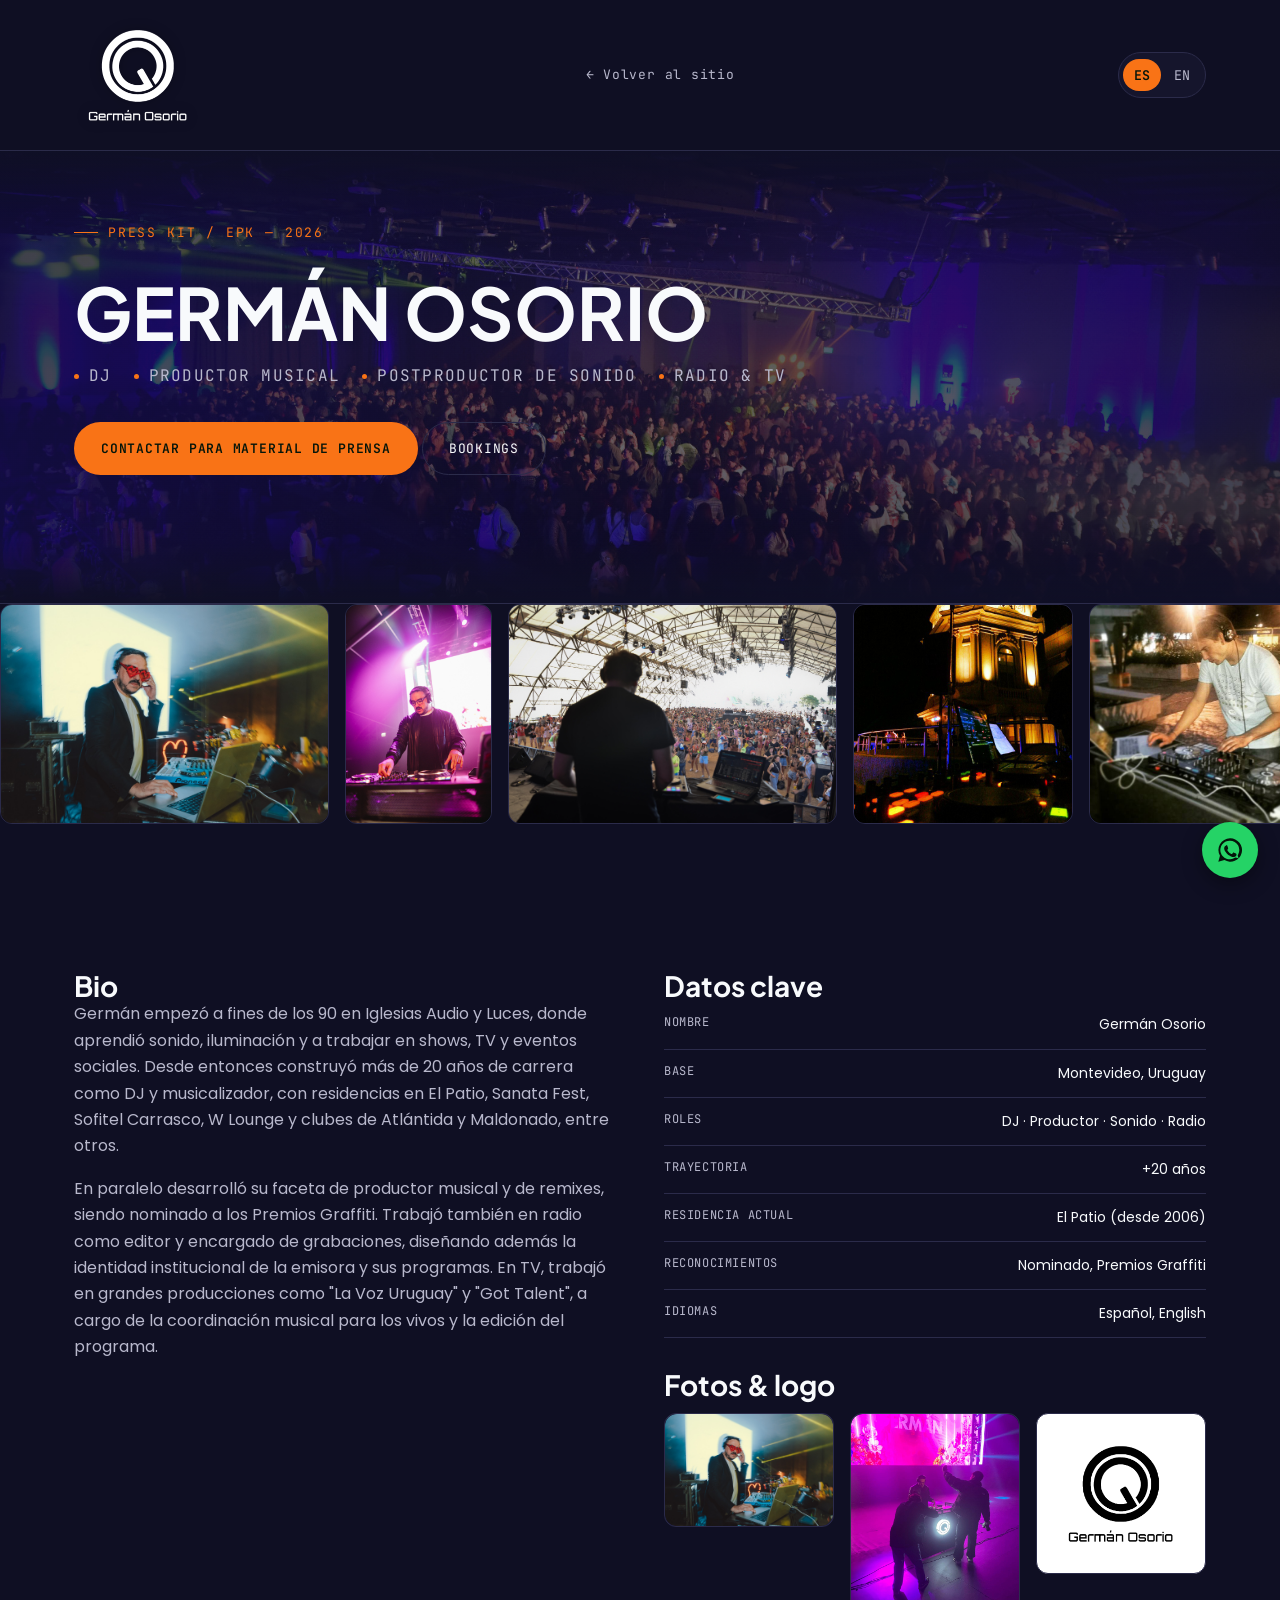
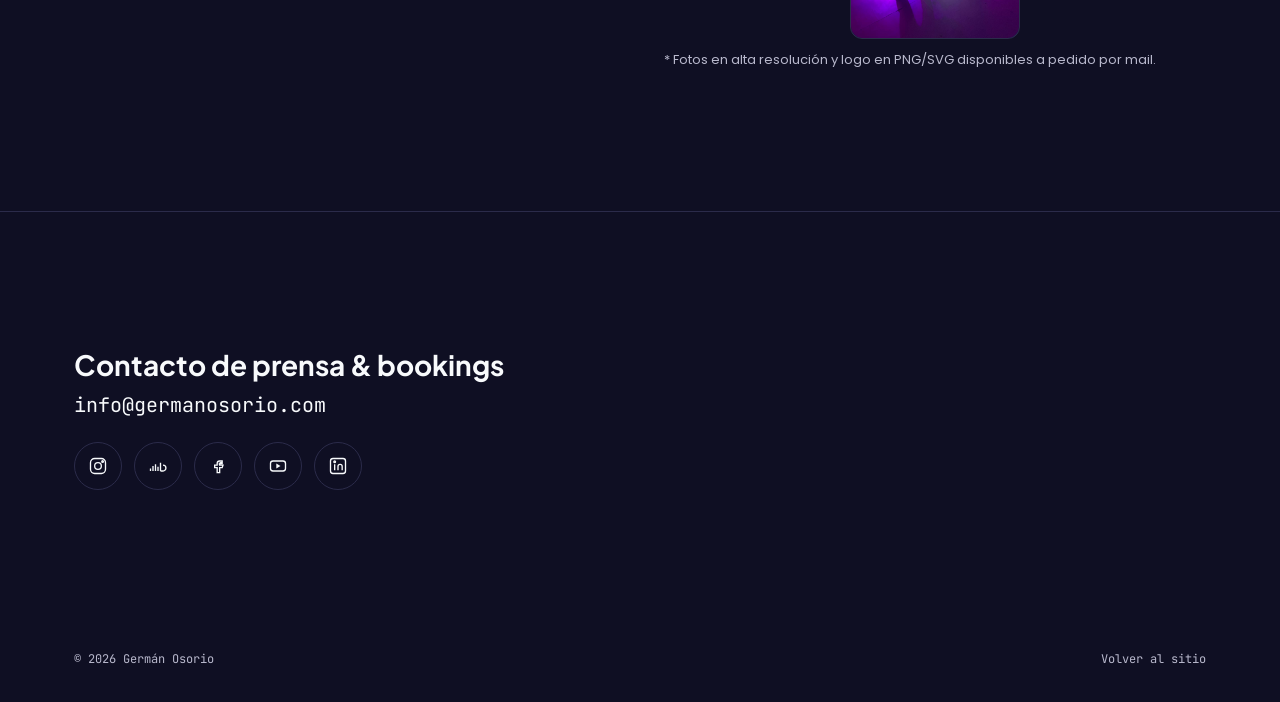
==== press.html @ 6f42d244 "Add files via upload" ====
<!DOCTYPE html>
<html lang="es" data-lang="es">
<head>
<meta charset="UTF-8">
<meta name="viewport" content="width=device-width, initial-scale=1">
<title>Press Kit — Germán Osorio | DJ, Productor Musical &amp; Sonido</title>
<meta name="description" content="Media kit de Germán Osorio: bio corta y larga, datos clave, fotos y contacto de prensa. DJ, productor musical, postproductor de sonido y editor de radio/TV.">
<link rel="canonical" href="https://germanosorio.com/press.html">
<meta name="robots" content="index,follow">
<meta property="og:type" content="website">
<meta property="og:title" content="Press Kit — Germán Osorio">
<meta property="og:description" content="Bio, datos clave, fotos y contacto de prensa.">
<meta property="og:url" content="https://germanosorio.com/press.html">
<meta property="og:image" content="https://germanosorio.com/hero-photo-v2.jpg">
<link rel="preconnect" href="https://fonts.googleapis.com">
<link rel="preconnect" href="https://fonts.gstatic.com" crossorigin>
<link rel="stylesheet" href="style.css">
</head>
<body>

<header class="site-header" style="position:static;backdrop-filter:none;background:var(--color-background);">
  <div class="container nav-row">
    <a href="index.html" class="brand"><img class="brand-logo" src="logo-blanco.png" alt="Germán Osorio"></a>
    <a href="index.html" class="back-link" style="font-family:var(--font-mono);font-size:13px;letter-spacing:.06em;color:var(--color-foreground-muted);">
      <span data-es>← Volver al sitio</span><span data-en>← Back to site</span>
    </a>
    <div style="display:flex;align-items:center;gap:14px;">
      <div class="lang-toggle" role="group" aria-label="Idioma / Language">
        <button type="button" data-lang-btn="es" aria-pressed="true">ES</button>
        <button type="button" data-lang-btn="en" aria-pressed="false">EN</button>
      </div>
    </div>
  </div>
</header>

<main id="main">
  <section class="has-bg" style="padding-top:var(--space-6);">
    <div class="section-bg" style="background-image:url('sanata-fest-03.jpg')" aria-hidden="true"></div>
    <div class="container">
      <p class="eyebrow">PRESS KIT / EPK — 2026</p>
      <h1 style="font-size:clamp(36px,6vw,72px);margin-top:var(--space-2);">GERMÁN OSORIO</h1>
      <div class="roles" data-es style="margin-top:12px;"><span>DJ</span><span>Productor musical</span><span>Postproductor de sonido</span><span>Radio &amp; TV</span></div>
      <div class="roles" data-en style="margin-top:12px;"><span>DJ</span><span>Music producer</span><span>Sound post-production</span><span>Radio &amp; TV</span></div>

      <div class="cta-row" style="margin-top:var(--space-4);">
        <a href="mailto:info@germanosorio.com?subject=Press%20Kit%20—%20solicitud" class="btn btn-primary" data-es>Contactar para material de prensa</a>
        <a href="mailto:info@germanosorio.com?subject=Press%20Kit%20request" class="btn btn-primary" data-en>Contact for press materials</a>
        <a href="index.html#contacto" class="btn btn-outline" data-es>Bookings</a>
        <a href="index.html#contacto" class="btn btn-outline" data-en>Bookings</a>
      </div>
    </div>
  </section>

  <section style="padding-top:0;padding-bottom:0;border-bottom:none;">
    <div class="press-carousel" data-reveal aria-hidden="true">
      <div class="press-carousel-track">
        <img src="sanata-blanco-lentes-corazon.jpeg" alt="">
        <img src="dj-back-rosa-sanata.jpeg" alt="">
        <img src="la-bajada-22-04.jpg" alt="">
        <img src="sofitel-after-terraza.jpg" alt="">
        <img src="walrus-after.jpg" alt="">
        <img src="wtc-after.jpg" alt="">
        <img src="el-observador-tv-control.jpg" alt="">
        <img src="got-talent-3.jpg" alt="">
        <img src="graffitis-19.jpg" alt="">
        <img src="radio-04.jpg" alt="">
        <img src="boda-club-montevideo.jpg" alt="">
        <img src="streaming-01.jpg" alt="">
        <img src="sanata-blanco-lentes-corazon.jpeg" alt="">
        <img src="dj-back-rosa-sanata.jpeg" alt="">
        <img src="la-bajada-22-04.jpg" alt="">
        <img src="sofitel-after-terraza.jpg" alt="">
        <img src="walrus-after.jpg" alt="">
        <img src="wtc-after.jpg" alt="">
        <img src="el-observador-tv-control.jpg" alt="">
        <img src="got-talent-3.jpg" alt="">
        <img src="graffitis-19.jpg" alt="">
        <img src="radio-04.jpg" alt="">
        <img src="boda-club-montevideo.jpg" alt="">
        <img src="streaming-01.jpg" alt="">
      </div>
    </div>
  </section>

  <section>
    <div class="container press-cols" style="display:grid;">
      <div data-reveal>
        <h2 style="font-size:28px;margin-top:10px;" data-es>Bio</h2>
        <h2 style="font-size:28px;margin-top:10px;" data-en>Bio</h2>
        <div data-es>
          <p style="font-size:16px;">Germán empezó a fines de los 90 en Iglesias Audio y Luces, donde aprendió sonido, iluminación y a trabajar en shows, TV y eventos sociales. Desde entonces construyó más de 20 años de carrera como DJ y musicalizador, con residencias en El Patio, Sanata Fest, Sofitel Carrasco, W Lounge y clubes de Atlántida y Maldonado, entre otros.</p>
          <p style="font-size:16px;">En paralelo desarrolló su faceta de productor musical y de remixes, siendo nominado a los Premios Graffiti. Trabajó también en radio como editor y encargado de grabaciones, diseñando además la identidad institucional de la emisora y sus programas. En TV, trabajó en grandes producciones como "La Voz Uruguay" y "Got Talent", a cargo de la coordinación musical para los vivos y la edición del programa.</p>
        </div>
        <div data-en>
          <p style="font-size:16px;">Germán started in the late 90s at Iglesias Audio y Luces, learning sound, lighting and working shows, TV and social events. Since then he's built a 20+ year career as a DJ and musicalizer, with residencies at El Patio, Sanata Fest, Sofitel Carrasco, W Lounge and clubs across Atlántida and Maldonado, among others.</p>
          <p style="font-size:16px;">In parallel he developed his work as a music producer and remixer, earning a Graffiti Awards nomination. He also worked in radio as an editor and recordings lead, designing the station's institutional identity along with its shows. In TV, he worked on major productions like "La Voz Uruguay" and "Got Talent," handling live music coordination and program editing.</p>
        </div>
      </div>

      <div data-reveal>
        <h2 style="font-size:28px;margin-top:10px;" data-es>Datos clave</h2>
        <h2 style="font-size:28px;margin-top:10px;" data-en>Key facts</h2>
        <ul class="fact-list">
          <li><span data-es>Nombre</span><span data-en>Name</span><span>Germán Osorio</span></li>
          <li><span data-es>Base</span><span data-en>Based in</span><span>Montevideo, Uruguay</span></li>
          <li><span data-es>Roles</span><span data-en>Roles</span><span data-es>DJ · Productor · Sonido · Radio</span><span data-en>DJ · Producer · Sound · Radio</span></li>
          <li><span data-es>Trayectoria</span><span data-en>Career</span><span data-es>+20 años</span><span data-en>20+ years</span></li>
          <li><span data-es>Residencia actual</span><span data-en>Current residency</span><span data-es>El Patio (desde 2006)</span><span data-en>El Patio (since 2006)</span></li>
          <li><span data-es>Reconocimientos</span><span data-en>Recognition</span><span data-es>Nominado, Premios Graffiti</span><span data-en>Graffiti Awards nominee</span></li>
          <li><span data-es>Idiomas</span><span data-en>Languages</span><span>Español, English</span></li>
        </ul>

        <h2 style="font-size:28px;margin-top:var(--space-4);" data-es>Fotos &amp; logo</h2>
        <h2 style="font-size:28px;margin-top:var(--space-4);" data-en>Photos &amp; logo</h2>
        <div class="photo-grid photo-grid-press" style="margin-top:12px;">
          <div class="photo-tile"><img src="sanata-blanco-lentes-corazon.jpeg" alt="Germán Osorio" loading="lazy" decoding="async"></div>
          <div class="photo-tile"><img src="german-back-foto.jpeg" alt="Germán Osorio" loading="lazy" decoding="async"></div>
          <div class="photo-tile" style="background:#fff;display:flex;align-items:center;justify-content:center;padding:16px;"><img src="logo-blanco.png" alt="Logo Germán Osorio" style="width:100%;height:auto;filter:invert(1);"></div>
        </div>
        <p style="font-size:13px;margin-top:10px;" data-es>* Fotos en alta resolución y logo en PNG/SVG disponibles a pedido por mail.</p>
        <p style="font-size:13px;margin-top:10px;" data-en>* High-res photos and logo (PNG/SVG) available on request by email.</p>
      </div>
    </div>
  </section>

  <section style="border-bottom:none;">
    <div class="container">
      <h2 style="font-size:28px;margin-top:10px;" data-es>Contacto de prensa &amp; bookings</h2>
      <h2 style="font-size:28px;margin-top:10px;" data-en>Press &amp; booking contact</h2>
      <p style="font-family:var(--font-mono);font-size:20px;color:var(--color-foreground);margin-top:8px;"><a href="mailto:info@germanosorio.com">info@germanosorio.com</a></p>
      <div class="social-list">
        <a href="https://www.instagram.com/djgermanosorio/" target="_blank" rel="noopener" aria-label="Instagram"><svg viewBox="0 0 24 24" fill="none" stroke="currentColor" stroke-width="1.6"><rect x="3" y="3" width="18" height="18" rx="5"/><circle cx="12" cy="12" r="4"/><circle cx="17.5" cy="6.5" r="1"/></svg></a>
        <a href="https://soundcloud.com/germanosorio" target="_blank" rel="noopener" aria-label="SoundCloud"><svg viewBox="0 0 24 24" fill="none" stroke="currentColor" stroke-width="1.6"><path d="M3 15v3M6 12v6M9 10v8M12 13v5M15 8v10M18 11a3.5 3.5 0 0 1 0 7h-3"/></svg></a>
        <a href="https://www.facebook.com/germanosorio.dj" target="_blank" rel="noopener" aria-label="Facebook"><svg viewBox="0 0 24 24" fill="none" stroke="currentColor" stroke-width="1.6"><path d="M14 9h3V6h-3c-1.7 0-3 1.3-3 3v2H8v3h3v6h3v-6h3l1-3h-4V9c0-.6.4-1 1-1z"/></svg></a>
        <a href="https://www.youtube.com/@DJGermanOsorio" target="_blank" rel="noopener" aria-label="YouTube"><svg viewBox="0 0 24 24" fill="none" stroke="currentColor" stroke-width="1.6"><rect x="3" y="6" width="18" height="12" rx="3"/><polygon points="10,9 15,12 10,15" fill="currentColor" stroke="none"/></svg></a>
        <a href="https://www.linkedin.com/in/germ%C3%A1n-osorio-256b2233/" target="_blank" rel="noopener" aria-label="LinkedIn"><svg viewBox="0 0 24 24" fill="none" stroke="currentColor" stroke-width="1.6"><rect x="3" y="3" width="18" height="18" rx="3"/><line x1="8" y1="10" x2="8" y2="17"/><circle cx="8" cy="7" r="1"/><path d="M12 17v-4.5a2.5 2.5 0 0 1 5 0V17"/></svg></a>
      </div>
    </div>
  </section>
</main>

<footer>
  <div class="container footer-row">
    <p>© <span id="year">2026</span> Germán Osorio</p>
    <p><span data-es><a href="index.html">Volver al sitio</a></span><span data-en><a href="index.html">Back to site</a></span></p>
  </div>
</footer>

<a class="whatsapp-float" href="https://wa.me/59899160447?text=Hola%20Germ%C3%A1n%2C%20te%20escribo%20desde%20la%20web" target="_blank" rel="noopener" aria-label="WhatsApp">
  <svg width="28" height="28" viewBox="0 0 24 24" fill="currentColor"><path d="M12 2a10 10 0 0 0-8.6 15L2 22l5.2-1.4A10 10 0 1 0 12 2zm0 2a8 8 0 0 1 6.9 12l-.3.5.7 2.6-2.7-.7-.5.3A8 8 0 1 1 12 4zm-3.4 4.3c-.2 0-.5 0-.7.3-.2.3-.9.9-.9 2.1s.9 2.4 1 2.6c.1.1 1.8 2.9 4.5 4 2.2 1 2.7.8 3.1.7.5-.1 1.6-.6 1.8-1.3.2-.6.2-1.2.1-1.3-.1-.1-.3-.2-.5-.3-.3-.1-1.6-.8-1.8-.9-.2-.1-.4-.1-.6.1-.2.3-.6.9-.8 1-.1.2-.3.2-.5.1-.3-.1-1.1-.4-2.1-1.3-.8-.7-1.3-1.6-1.5-1.8-.1-.3 0-.4.1-.6l.4-.5c.1-.2.2-.3.2-.5.1-.2 0-.4 0-.5-.1-.1-.6-1.5-.8-2-.2-.5-.4-.4-.6-.4z"/></svg>
</a>
<script src="script.js"></script>
</body>
</html>
---- style.css ----
/* ============================================================
   Germán Osorio — sitio personal / press kit
   Sistema de diseño: Dark OLED editorial + acento naranja
   Tipografía: Plus Jakarta Sans (títulos) + Poppins (cuerpo)
   ============================================================ */

@import url('https://fonts.googleapis.com/css2?family=JetBrains+Mono:wght@400;500&family=Plus+Jakarta+Sans:wght@400;500;600;700;800&family=Poppins:wght@400;500;600;700&display=swap');

:root{
  --color-primary:#1E1B4B;
  --color-on-primary:#FFFFFF;
  --color-secondary:#4338CA;
  --color-accent:#F97316;
  --color-background:#0F0F23;
  --color-surface:#15152C;
  --color-foreground:#F8FAFC;
  --color-foreground-muted:#B8B8CC;
  --color-muted:#27273B;
  --color-border:#2B2B4A;
  --color-destructive:#EF4444;
  --color-ring:#F97316;

  --font-display:'Plus Jakarta Sans', -apple-system, 'Segoe UI', sans-serif;
  --font-mono:'JetBrains Mono', ui-monospace, monospace;
  --font-body:'Poppins', -apple-system, 'Segoe UI', sans-serif;

  --space-1:8px; --space-2:16px; --space-3:24px; --space-4:32px;
  --space-5:48px; --space-6:64px; --space-7:96px; --space-8:128px;

  --radius-sm:6px; --radius-md:12px; --radius-lg:20px;
  --ease-out: cubic-bezier(.16,1,.3,1);
  --dur-fast: 180ms;
  --dur-med: 320ms;

  --container-max: 1180px;
}

*,*::before,*::after{ box-sizing:border-box; }
html{ scroll-behavior:smooth; }
@media (prefers-reduced-motion: reduce){
  html{ scroll-behavior:auto; }
  *,*::before,*::after{ animation-duration:0.001ms !important; animation-iteration-count:1 !important; transition-duration:0.001ms !important; scroll-behavior:auto !important; }
}

body{
  margin:0;
  background:var(--color-background);
  color:var(--color-foreground);
  font-family:var(--font-body);
  font-size:16px;
  line-height:1.65;
  -webkit-font-smoothing:antialiased;
  overflow-x:hidden;
}

img{ max-width:100%; display:block; }
a{ color:inherit; text-decoration:none; }
button{ font-family:inherit; }

h1,h2,h3{ font-family:var(--font-display); line-height:1.1; margin:0; font-weight:700; }
.eyebrow{
  font-family:var(--font-mono);
  font-size:13px;
  letter-spacing:.14em;
  text-transform:uppercase;
  color:var(--color-accent);
  display:inline-flex;
  align-items:center;
  gap:10px;
}
.eyebrow::before{ content:''; width:24px; height:1px; background:var(--color-accent); display:inline-block; }

p{ color:var(--color-foreground-muted); margin:0 0 1em; max-width:65ch; }

.container{ max-width:var(--container-max); margin:0 auto; padding:0 var(--space-3); }
@media (max-width:640px){ .container{ padding:0 var(--space-2); } }
.sr-only{
  position:absolute; width:1px; height:1px; padding:0; margin:-1px;
  overflow:hidden; clip:rect(0,0,0,0); white-space:nowrap; border:0;
}

section{ padding:var(--space-8) 0; border-bottom:1px solid var(--color-border); }
@media (max-width:768px){ section{ padding:var(--space-6) 0; } }

/* Focus visibility (accessibility) */
a:focus-visible, button:focus-visible, input:focus-visible, textarea:focus-visible{
  outline:2px solid var(--color-accent);
  outline-offset:3px;
  border-radius:4px;
}

/* ---------- Idioma (ES/EN toggle) ---------- */
html:not([data-lang="en"]) [data-en]{ display:none; }
html[data-lang="en"] [data-es]{ display:none; }

/* ---------- Header / Nav ---------- */
header.site-header{
  position:fixed; top:0; left:0; right:0; z-index:100;
  backdrop-filter:blur(14px);
  background:rgba(15,15,35,.72);
  border-bottom:1px solid var(--color-border);
}
.nav-row{
  display:flex; align-items:center; justify-content:space-between;
  height:150px;
}
.brand{
  font-family:var(--font-display); font-weight:900; font-size:20px; letter-spacing:.02em;
  display:flex; align-items:center; gap:10px;
}
.brand .dot{ width:8px; height:8px; border-radius:50%; background:var(--color-accent); box-shadow:0 0 10px var(--color-accent); }
.brand-logo{ height:120px; width:auto; display:block; filter:drop-shadow(0 0 6px rgba(0,0,0,.25)); }
@media (max-width:640px){ .brand-logo{ height:92px; } }

.lang-toggle{
  font-family:var(--font-mono); font-size:12px; letter-spacing:.08em;
  border:1px solid var(--color-border); border-radius:99px;
  padding:6px 4px; display:flex; gap:2px; background:var(--color-surface);
}
.lang-toggle button{
  background:transparent; border:none; color:var(--color-foreground-muted);
  padding:5px 11px; border-radius:99px; cursor:pointer; transition:all var(--dur-fast) var(--ease-out);
  min-height:32px;
}
.lang-toggle button[aria-pressed="true"]{ background:var(--color-accent); color:#04150a; font-weight:600; }

/* ---------- Menú fullscreen (estilo Martin Garrix) ---------- */
.menu-toggle{
  display:flex; align-items:center; gap:12px;
  background:none; border:none; color:var(--color-foreground); cursor:pointer;
  font-family:var(--font-mono); font-size:13px; letter-spacing:.14em; text-transform:uppercase;
  padding:8px 4px;
}
.menu-toggle-lines{ display:flex; flex-direction:column; gap:5px; width:22px; }
.menu-toggle-lines span{
  display:block; height:2px; width:100%; background:currentColor;
  transition:transform var(--dur-med) var(--ease-out), opacity var(--dur-med) var(--ease-out);
}
.menu-toggle[aria-expanded="true"] .menu-toggle-lines span:first-child{ transform:translateY(3.5px) rotate(45deg); }
.menu-toggle[aria-expanded="true"] .menu-toggle-lines span:last-child{ transform:translateY(-3.5px) rotate(-45deg); }

.site-menu{
  position:fixed; inset:0; z-index:200;
  background:var(--color-background);
  visibility:hidden; opacity:0;
  transition:opacity var(--dur-slow, 400ms) var(--ease-out), visibility var(--dur-slow, 400ms);
  overflow-y:auto;
}
.site-menu.is-open{ visibility:visible; opacity:1; }
.menu-close{
  position:fixed; top:22px; right:24px; z-index:210;
  background:none; border:none; color:var(--color-foreground); cursor:pointer;
  width:48px; height:48px; display:flex; align-items:center; justify-content:center;
  transition:transform var(--dur-fast) var(--ease-out);
}
.menu-close:hover{ transform:rotate(90deg); }
.site-menu-inner{
  min-height:100%; display:flex; flex-direction:column; justify-content:center;
  padding-top:140px; padding-bottom:60px;
  transform:translateY(16px); opacity:0;
  transition:transform var(--dur-slow, 450ms) var(--ease-out), opacity var(--dur-slow, 450ms) var(--ease-out);
}
.site-menu.is-open .site-menu-inner{ transform:translateY(0); opacity:1; }

.menu-list{ display:flex; flex-direction:column; }
.menu-list a{
  display:flex; align-items:baseline; gap:22px;
  padding:20px 0; border-bottom:1px solid var(--color-border);
  color:var(--color-foreground);
  transition:opacity var(--dur-fast) var(--ease-out);
}
.menu-list a:first-child{ border-top:1px solid var(--color-border); }
.menu-list a:hover{ opacity:.55; }
.menu-num{
  font-family:var(--font-mono); font-size:14px; letter-spacing:.1em;
  color:var(--color-accent); min-width:34px;
}
.menu-label{
  font-family:var(--font-display); font-weight:900; letter-spacing:-0.01em;
  font-size:clamp(30px, 6vw, 58px); line-height:1;
}
.menu-sub{
  font-family:var(--font-mono); font-size:12px; letter-spacing:.05em;
  color:var(--color-foreground-muted); margin-left:auto; padding-left:16px;
  display:none;
}
@media (min-width:640px){ .menu-sub{ display:inline-block; } }

.menu-social{
  display:flex; flex-wrap:wrap; gap:20px 28px; margin-top:48px;
}
.menu-social a{
  font-family:var(--font-mono); font-size:12px; letter-spacing:.1em;
  color:var(--color-foreground-muted); transition:color var(--dur-fast) var(--ease-out);
}
.menu-social a:hover{ color:var(--color-foreground); }

@media (prefers-reduced-motion:reduce){
  .site-menu, .site-menu-inner, .menu-toggle-lines span, .menu-close{ transition:none !important; }
}

/* ---------- Hero ---------- */
.hero{
  min-height:100dvh; display:flex; flex-direction:column; justify-content:center;
  padding-top:calc(150px + var(--space-6));
  position:relative; border-bottom:none; overflow:hidden;
}
.hero-bg{
  position:absolute; inset:0; z-index:0;
  background-image:url('hero-photo-v2.webp');
  background-size:cover; background-position:center 25%;
}
.hero-bg::after{
  content:''; position:absolute; inset:0;
  background:
    linear-gradient(180deg, rgba(15,15,35,.25) 0%, rgba(15,15,35,.5) 55%, var(--color-background) 100%),
    linear-gradient(90deg, rgba(15,15,35,.88) 0%, rgba(15,15,35,.35) 48%, rgba(15,15,35,.6) 100%);
}
.hero .container{ position:relative; z-index:1; }

/* ---------- Fondos fotográficos por sección (efecto scroll estilo Garrix) ---------- */
.has-bg{ position:relative; overflow:hidden; }
.section-bg{
  position:absolute; inset:0; z-index:0;
  background-size:cover; background-position:center;
  filter:saturate(1.1);
}
.section-bg::after{
  content:''; position:absolute; inset:0;
  background:
    linear-gradient(180deg, var(--color-background) 0%, rgba(15,15,35,.55) 14%, rgba(15,15,35,.55) 86%, var(--color-background) 100%),
    linear-gradient(90deg, rgba(15,15,35,.55) 0%, rgba(15,15,35,.2) 50%, rgba(15,15,35,.55) 100%);
}
.has-bg > .container{ position:relative; z-index:1; }

/* ---------- Marquee ticker (estilo tour/artista) ---------- */
.ticker{
  position:relative; z-index:1;
  border-top:1px solid var(--color-border); border-bottom:1px solid var(--color-border);
  background:var(--color-surface);
  overflow:hidden; white-space:nowrap; padding:14px 0;
  cursor:grab;
}
.ticker.is-dragging{ cursor:grabbing; }
.ticker-track{
  display:inline-flex; gap:48px; padding-left:48px; will-change:transform;
  animation:tickerScroll 32s linear infinite;
}
@keyframes tickerScroll{
  from{ transform:translateX(0); }
  to{ transform:translateX(-50%); }
}
/* El ticker se mueve siempre, incluso con "reducir movimiento" activado en el sistema */
@media (prefers-reduced-motion: reduce){
  .ticker-track{ animation-duration:32s !important; animation-iteration-count:infinite !important; animation-timing-function:linear !important; }
}
.ticker span{
  font-family:var(--font-mono); font-size:13px; letter-spacing:.1em; text-transform:uppercase;
  color:var(--color-foreground-muted); display:inline-flex; align-items:center; gap:14px;
}
.ticker span::after{ content:'●'; color:var(--color-accent); font-size:8px; }
.hero h1{
  font-size:clamp(42px, 8vw, 118px);
  letter-spacing:-0.01em;
  font-weight:900;
  line-height:0.95;
}
.roles{
  font-family:var(--font-mono); text-transform:uppercase; letter-spacing:.08em;
  color:var(--color-foreground-muted); font-size:clamp(13px,2vw,16px);
  margin-top:var(--space-2); display:flex; flex-wrap:wrap; gap:12px 22px;
}
.roles span{ display:inline-flex; align-items:center; gap:10px; }
.roles span::before{ content:''; width:5px; height:5px; border-radius:50%; background:var(--color-accent); }
.hero p.lede{ max-width:56ch; margin-top:var(--space-3); font-size:18px; }
.hero .cta-row{ display:flex; gap:var(--space-2); margin-top:var(--space-4); flex-wrap:wrap; }

.btn{
  font-family:var(--font-mono); font-size:13px; letter-spacing:.06em; text-transform:uppercase;
  padding:15px 26px; border-radius:99px; min-height:44px; display:inline-flex; align-items:center; gap:10px;
  cursor:pointer; transition:transform var(--dur-fast) var(--ease-out), background var(--dur-fast) var(--ease-out), border-color var(--dur-fast) var(--ease-out);
  border:1px solid transparent;
}
.btn:active{ transform:scale(.97); }
.btn-primary{ background:var(--color-accent); color:#04150a; font-weight:600; }
.btn-primary:hover{ background:#3fdc7c; }
.btn-outline{ border-color:var(--color-border); color:var(--color-foreground); }
.btn-outline:hover{ border-color:var(--color-accent); color:var(--color-accent); }

.scroll-cue{
  position:absolute; bottom:var(--space-4); left:var(--space-3);
  font-family:var(--font-mono); font-size:11px; letter-spacing:.14em; text-transform:uppercase;
  color:var(--color-foreground-muted); display:flex; align-items:center; gap:10px;
}
.scroll-cue .line{ width:1px; height:34px; background:linear-gradient(var(--color-accent), transparent); animation:pulseLine 2.2s var(--ease-out) infinite; }
@keyframes pulseLine{ 0%,100%{ opacity:.3 } 50%{ opacity:1 } }

/* ---------- Section header pattern ---------- */
.section-head{ max-width:760px; margin-bottom:var(--space-5); }
.section-head h2{ font-size:clamp(30px,4vw,48px); margin-top:var(--space-2); }
.section-head p{ margin-top:var(--space-2); font-size:17px; }

/* ---------- Bio ---------- */
.bio-grid{ display:grid; grid-template-columns:.9fr 1.4fr; gap:var(--space-6); align-items:start; }
@media (max-width:860px){ .bio-grid{ grid-template-columns:1fr; gap:var(--space-4); } }
.bio-photo{
  aspect-ratio:4/5; border-radius:var(--radius-lg); overflow:hidden;
  background:linear-gradient(160deg, var(--color-surface), var(--color-primary));
  border:1px solid var(--color-border);
  display:flex; align-items:center; justify-content:center;
  position:relative;
}
.bio-photo img{ width:100%; height:100%; object-fit:cover; }
.bio-photo .placeholder-label{
  position:absolute; inset:auto var(--space-2) var(--space-2) var(--space-2);
  font-family:var(--font-mono); font-size:11px; color:var(--color-foreground-muted);
  border:1px dashed var(--color-border); border-radius:var(--radius-sm); padding:10px 12px; text-align:center;
}
.bio-copy p{ font-size:17px; max-width:none; }
.bio-copy p:first-of-type::first-letter{
  font-family:var(--font-display); font-size:3.4em; float:left; line-height:.8; padding:6px 10px 0 0; color:var(--color-accent);
}

/* ---------- Timeline (DJ) ---------- */
.venues-grid{
  display:grid; grid-template-columns:repeat(auto-fill,minmax(210px,1fr)); gap:1px;
  background:var(--color-border); border:1px solid var(--color-border); border-radius:var(--radius-md); overflow:hidden;
}
.venue-cell{
  background:var(--color-surface); padding:var(--space-3) var(--space-2);
  font-family:var(--font-mono); font-size:13px; color:var(--color-foreground-muted);
  transition:background var(--dur-fast) var(--ease-out), color var(--dur-fast) var(--ease-out);
}
.venue-cell:hover{ background:var(--color-muted); color:var(--color-foreground); }
.venue-cell b{ color:var(--color-foreground); font-family:var(--font-body); font-weight:600; display:block; font-size:15px; margin-bottom:2px; }

/* ---------- Services / cards ---------- */
.card-grid{ display:grid; grid-template-columns:repeat(3,1fr); gap:var(--space-3); }
@media (max-width:960px){ .card-grid{ grid-template-columns:1fr 1fr; } }
@media (max-width:640px){ .card-grid{ grid-template-columns:1fr; } }
.service-card{
  background:var(--color-surface); border:1px solid var(--color-border); border-radius:var(--radius-lg);
  padding:var(--space-4); transition:transform var(--dur-med) var(--ease-out), border-color var(--dur-fast) var(--ease-out);
}
.service-card:hover{ transform:translateY(-4px); border-color:var(--color-accent); }
.service-card .num{ font-family:var(--font-mono); color:var(--color-accent); font-size:13px; }
.service-card h3{ font-size:22px; margin:var(--space-1) 0 var(--space-1); }
.service-card ul{ margin:var(--space-2) 0 0; padding-left:18px; color:var(--color-foreground-muted); font-size:14px; }
.service-card li{ margin-bottom:6px; }

/* ---------- Media (video/audio embeds) ---------- */
.media-grid{ display:grid; grid-template-columns:repeat(2,1fr); gap:var(--space-3); }
@media (max-width:768px){ .media-grid{ grid-template-columns:1fr; } }
.video-frame{ position:relative; aspect-ratio:16/9; border-radius:var(--radius-md); overflow:hidden; border:1px solid var(--color-border); background:var(--color-surface); }
.video-frame iframe{ width:100%; height:100%; border:0; }
.video-caption{ font-family:var(--font-mono); font-size:12px; color:var(--color-foreground-muted); margin-top:10px; }
.audio-embed{ border-radius:var(--radius-md); overflow:hidden; border:1px solid var(--color-border); }

/* ---------- Instagram (tarjetas propias) ---------- */
.ig-grid{ display:grid; grid-template-columns:repeat(auto-fit,minmax(150px,1fr)); gap:var(--space-3); }
.ig-tile{
  position:relative; aspect-ratio:9/16; border-radius:var(--radius-md); overflow:hidden;
  display:flex; flex-direction:column; align-items:center; justify-content:center; gap:12px;
  text-decoration:none; color:#fff; border:1px solid var(--color-border);
  background:linear-gradient(135deg,#405DE6,#5B51D8,#833AB4,#C13584,#E1306C,#F77737,#FCAF45);
  transition:transform .2s ease, border-color .2s ease;
}
.ig-tile::after{ content:''; position:absolute; inset:0; background:linear-gradient(180deg, rgba(0,0,0,.15), rgba(0,0,0,.55)); }
.ig-tile:hover{ transform:translateY(-4px); border-color:var(--color-accent); }
.ig-tile-icon, .ig-tile-play, .ig-tile-handle{ position:relative; z-index:1; }
.ig-tile-play{ width:48px; height:48px; border-radius:50%; background:rgba(0,0,0,.35); border:1.5px solid rgba(255,255,255,.85); display:flex; align-items:center; justify-content:center; }
.ig-tile-play svg{ margin-left:2px; }
.ig-tile-handle{ font-family:var(--font-mono); font-size:12px; letter-spacing:.02em; }

/* ---------- Próximo show (hero) ---------- */
.next-show{
  position:absolute; z-index:2; top:40%; right:clamp(20px,4vw,56px); transform:translateY(-50%);
  width:clamp(180px,14vw,215px);
  display:flex; flex-direction:column;
  background:var(--color-surface); border:1px solid var(--color-border); border-radius:var(--radius-lg);
  overflow:hidden; text-decoration:none; color:inherit;
  box-shadow:0 20px 50px rgba(0,0,0,.5);
  transition:border-color .2s ease, transform .2s ease;
}
.next-show:hover{ border-color:var(--color-accent); transform:translateY(calc(-50% - 4px)); }
.next-show .next-show-photo{ width:100%; aspect-ratio:4/5; object-fit:cover; display:block; }
.next-show .next-show-body{ padding:12px 14px 14px; }
.next-show .next-show-tag{
  display:inline-flex; align-items:center; gap:6px; font-family:var(--font-mono); font-weight:700;
  font-size:11px; letter-spacing:.06em; text-transform:uppercase; color:var(--color-accent);
  background:rgba(249,115,22,.14); border-radius:99px; padding:5px 10px 5px 8px;
}
.next-show .next-show-tag::before{ content:""; width:6px; height:6px; border-radius:50%; background:var(--color-accent); box-shadow:0 0 0 3px rgba(249,115,22,.25); flex-shrink:0; }
.next-show .next-show-title{ font-family:var(--font-display); font-weight:700; font-size:15px; line-height:1.2; margin-top:10px; }
.next-show .next-show-meta{ font-family:var(--font-mono); font-size:11px; color:var(--color-foreground-muted); margin-top:6px; line-height:1.4; }
@media (max-width:1024px){
  .next-show{
    position:static; transform:none; width:auto; max-width:420px; margin:var(--space-4) var(--space-3) 0;
    flex-direction:row; align-items:center; box-shadow:none;
  }
  .next-show:hover{ transform:translateY(-2px); }
  .next-show .next-show-photo{ width:88px; aspect-ratio:1/1; flex-shrink:0; }
  .next-show .next-show-body{ padding:14px 18px; }
  .next-show .next-show-title{ font-size:17px; margin-top:8px; }
  .next-show .next-show-meta{ margin-top:6px; }
}
@media (max-width:640px){ .next-show{ max-width:100%; margin:var(--space-4) var(--space-2) 0; } }

/* ---------- Carrusel de fotos (press kit) ---------- */
.press-carousel{ position:relative; z-index:1; overflow:hidden; margin:0 calc(var(--space-3) * -1); }
.press-carousel-track{
  display:inline-flex; gap:var(--space-2); padding:0 var(--space-3);
  animation:pressCarouselScroll 46s linear infinite; will-change:transform;
}
.press-carousel-track img{ height:220px; width:auto; border-radius:var(--radius-md); object-fit:cover; flex-shrink:0; border:1px solid var(--color-border); }
@keyframes pressCarouselScroll{ from{ transform:translateX(0); } to{ transform:translateX(-50%); } }
.press-carousel:hover .press-carousel-track{ animation-play-state:paused; }
@media (prefers-reduced-motion: reduce){
  .press-carousel-track{ animation-duration:46s !important; animation-iteration-count:infinite !important; animation-timing-function:linear !important; }
}
@media (max-width:640px){ .press-carousel-track img{ height:140px; } }

/* ---------- Press kit ---------- */
.press-panel{
  background:var(--color-surface); border:1px solid var(--color-border); border-radius:var(--radius-lg);
  padding:var(--space-5);
}
.press-cols{ display:grid; grid-template-columns:1fr 1fr; gap:var(--space-5); }
@media (max-width:860px){ .press-cols{ grid-template-columns:1fr; } }
.download-list{ list-style:none; margin:var(--space-2) 0 0; padding:0; display:flex; flex-direction:column; gap:10px; }
.download-list a{
  display:flex; align-items:center; justify-content:space-between; gap:12px;
  padding:14px 16px; border:1px solid var(--color-border); border-radius:var(--radius-md);
  font-family:var(--font-mono); font-size:14px; color:var(--color-foreground);
  transition:border-color var(--dur-fast) var(--ease-out), background var(--dur-fast) var(--ease-out);
}
.download-list a:hover{ border-color:var(--color-accent); background:var(--color-muted); }
.fact-list{ list-style:none; margin:0; padding:0; }
.fact-list li{
  display:flex; justify-content:space-between; gap:var(--space-2); padding:12px 0;
  border-bottom:1px solid var(--color-border); font-size:14px;
}
.fact-list li span:first-child{ font-family:var(--font-mono); color:var(--color-foreground-muted); text-transform:uppercase; letter-spacing:.05em; font-size:12px; }

/* ---------- Contact ---------- */
.contact-grid{ display:grid; grid-template-columns:1fr 1fr; gap:var(--space-6); }
@media (max-width:860px){ .contact-grid{ grid-template-columns:1fr; gap:var(--space-4); } }
.social-list{ display:flex; flex-wrap:wrap; gap:12px; margin-top:var(--space-2); }
.social-list a{
  width:48px; height:48px; border-radius:50%; border:1px solid var(--color-border);
  display:flex; align-items:center; justify-content:center;
  transition:border-color var(--dur-fast) var(--ease-out), transform var(--dur-fast) var(--ease-out), color var(--dur-fast) var(--ease-out);
}
.social-list a:hover{ border-color:var(--color-accent); color:var(--color-accent); transform:translateY(-3px); }
.social-list svg{ width:20px; height:20px; }

form.contact-form{ display:flex; flex-direction:column; gap:var(--space-2); }
.field{ display:flex; flex-direction:column; gap:6px; }
.field label{ font-family:var(--font-mono); font-size:12px; text-transform:uppercase; letter-spacing:.06em; color:var(--color-foreground-muted); }
.field input, .field textarea{
  background:var(--color-surface); border:1px solid var(--color-border); border-radius:var(--radius-sm);
  padding:13px 14px; color:var(--color-foreground); font-family:var(--font-body); font-size:15px; min-height:44px;
}
.field textarea{ min-height:120px; resize:vertical; }
.field input:focus, .field textarea:focus{ outline:none; border-color:var(--color-accent); }
.form-note{ font-size:12px; color:var(--color-foreground-muted); font-family:var(--font-mono); }

/* ---------- Stat strip ---------- */
.stat-strip{
  display:grid; grid-template-columns:repeat(4,1fr); gap:var(--space-3);
  margin-top:var(--space-5); border-top:1px solid var(--color-border); padding-top:var(--space-4);
}
@media (max-width:768px){ .stat-strip{ grid-template-columns:1fr 1fr; } }
.stat-strip .stat b{
  display:block; font-family:var(--font-display); font-size:clamp(30px,4vw,52px);
  color:var(--color-foreground); line-height:1;
}
.stat-strip .stat span{
  font-family:var(--font-mono); font-size:12px; letter-spacing:.08em; text-transform:uppercase;
  color:var(--color-foreground-muted); display:block; margin-top:8px;
}

/* ---------- Press teaser (home) ---------- */
.press-teaser{
  display:flex; align-items:center; justify-content:space-between; gap:var(--space-4); flex-wrap:wrap;
  background:linear-gradient(120deg, var(--color-surface), var(--color-primary) 160%);
  border:1px solid var(--color-border); border-radius:var(--radius-lg);
  padding:var(--space-5);
}
.press-teaser h3{ font-size:clamp(24px,3vw,34px); max-width:14ch; }
.press-teaser p{ margin-top:8px; }

/* ---------- Gallery: fotos grandes, listas para reemplazar ---------- */
.photo-tile{
  border-radius:var(--radius-md); overflow:hidden;
  background:linear-gradient(150deg, var(--color-surface), var(--color-primary));
  border:1px solid var(--color-border); position:relative;
  break-inside:avoid; -webkit-column-break-inside:avoid; margin-bottom:var(--space-2);
}
.photo-tile img{ width:100%; height:auto; display:block; border-radius:var(--radius-md); transition:transform .35s cubic-bezier(.2,.8,.2,1), box-shadow .35s ease; transform-origin:center; will-change:transform; }
.photo-grid .photo-tile:hover{ overflow:visible; z-index:5; }
.photo-grid .photo-tile:hover img{ transform:scale(1.4); box-shadow:0 20px 50px rgba(0,0,0,.6); }
@media (hover:none){ .photo-grid .photo-tile:hover img{ transform:none; box-shadow:none; } }
.photo-tile .placeholder-label{
  position:absolute; inset:auto var(--space-2) var(--space-2) var(--space-2);
  font-family:var(--font-mono); font-size:11px; color:var(--color-foreground-muted);
  border:1px dashed var(--color-border); border-radius:var(--radius-sm); padding:8px 10px; text-align:center;
}
.photo-grid{ column-count:4; column-gap:var(--space-2); margin-top:var(--space-4); }
.photo-grid-press{ column-count:3; }
@media (max-width:1024px){ .photo-grid{ column-count:3; } }
@media (max-width:640px){ .photo-grid{ column-count:2; } .photo-grid-press{ column-count:2; } }

/* ---------- Footer ---------- */
footer{ padding:var(--space-4) 0; }
.footer-row{ display:flex; justify-content:space-between; align-items:center; flex-wrap:wrap; gap:var(--space-2); }
.footer-row p{ font-family:var(--font-mono); font-size:12px; color:var(--color-foreground-muted); margin:0; }

/* ---------- WhatsApp flotante ---------- */
.whatsapp-float{
  position:fixed; right:22px; bottom:22px; z-index:200;
  width:56px; height:56px; border-radius:50%;
  background:#25D366; color:#04150a;
  display:flex; align-items:center; justify-content:center;
  box-shadow:0 6px 20px rgba(0,0,0,.4);
  transition:transform var(--dur-fast) var(--ease-out);
}
.whatsapp-float:hover{ transform:scale(1.08); }
@media (prefers-reduced-motion: reduce){ .whatsapp-float:hover{ transform:none; } }

/* ---------- Reveal on scroll ---------- */
[data-reveal]{ opacity:0; transform:translateY(14px); transition:opacity .5s var(--ease-out), transform .5s var(--ease-out); }
[data-reveal].is-visible{ opacity:1; transform:translateY(0); }
@media (prefers-reduced-motion: reduce){ [data-reveal]{ opacity:1; transform:none; } }
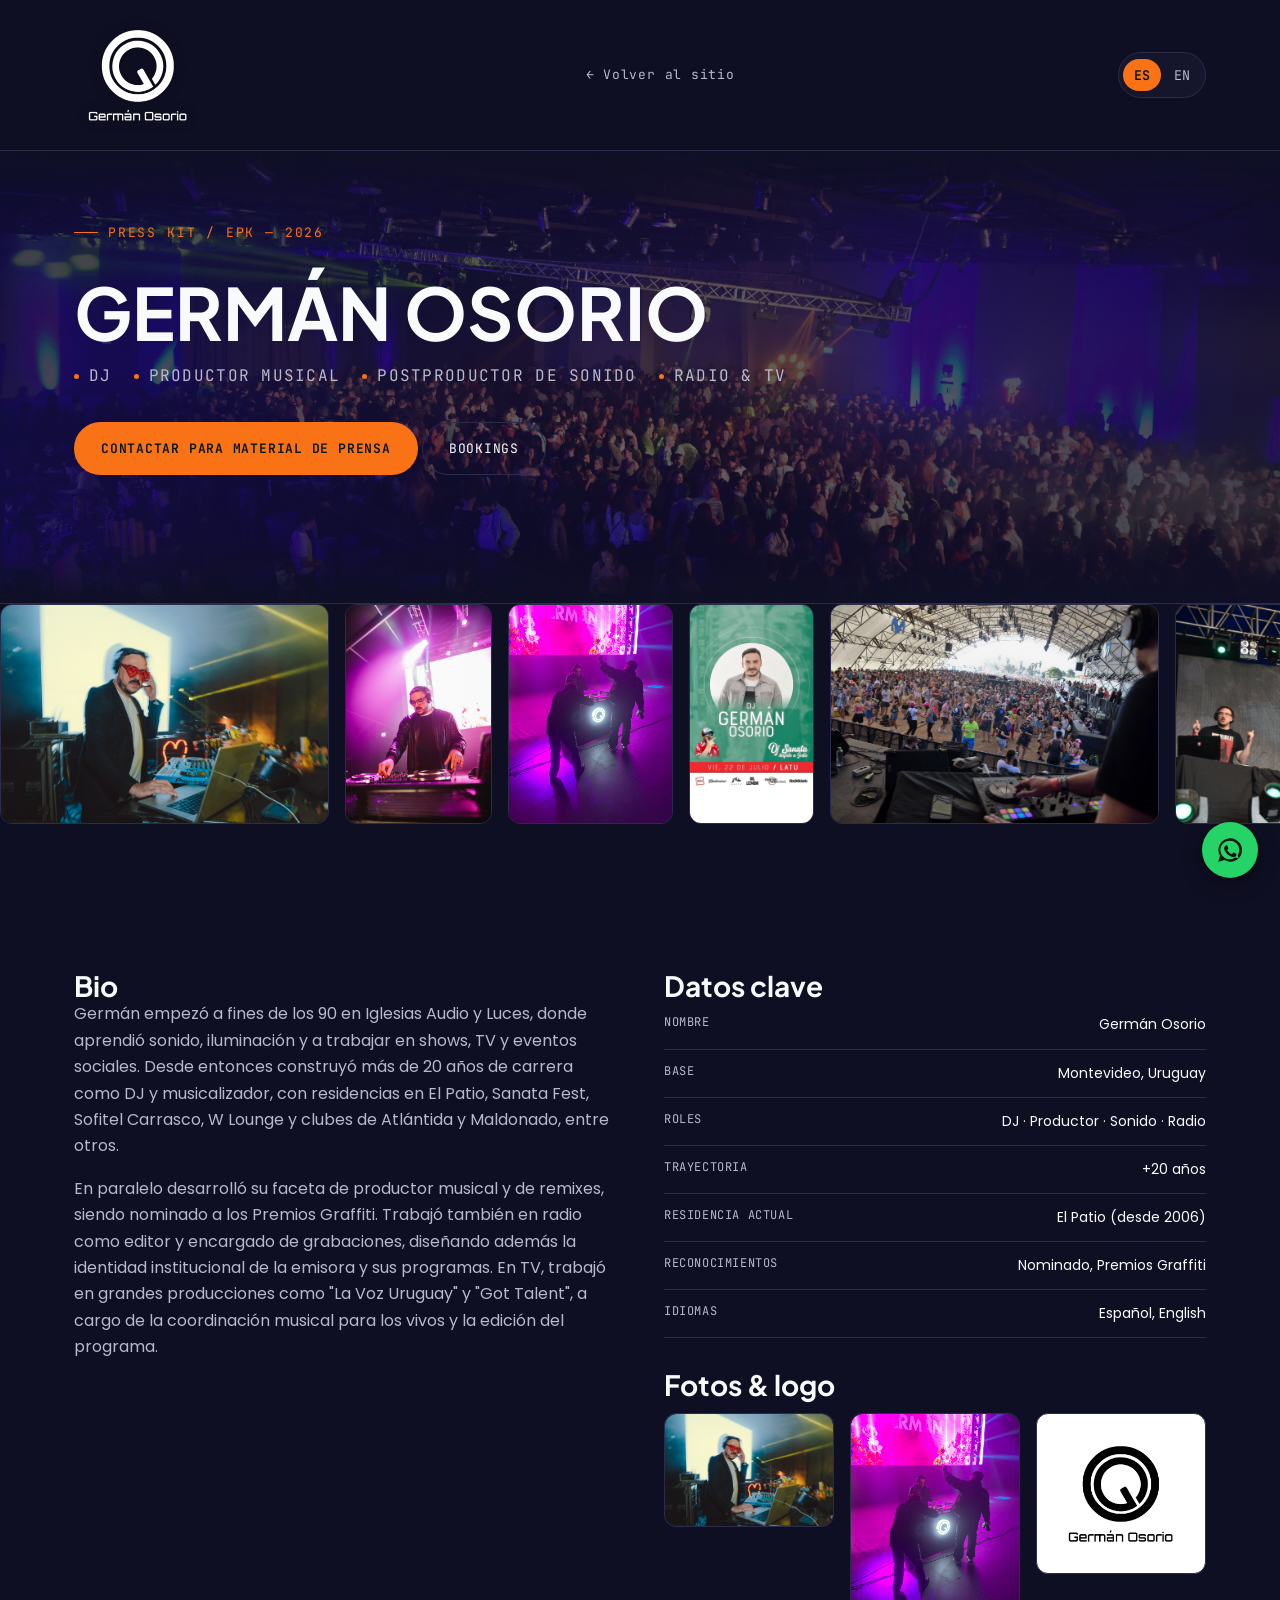
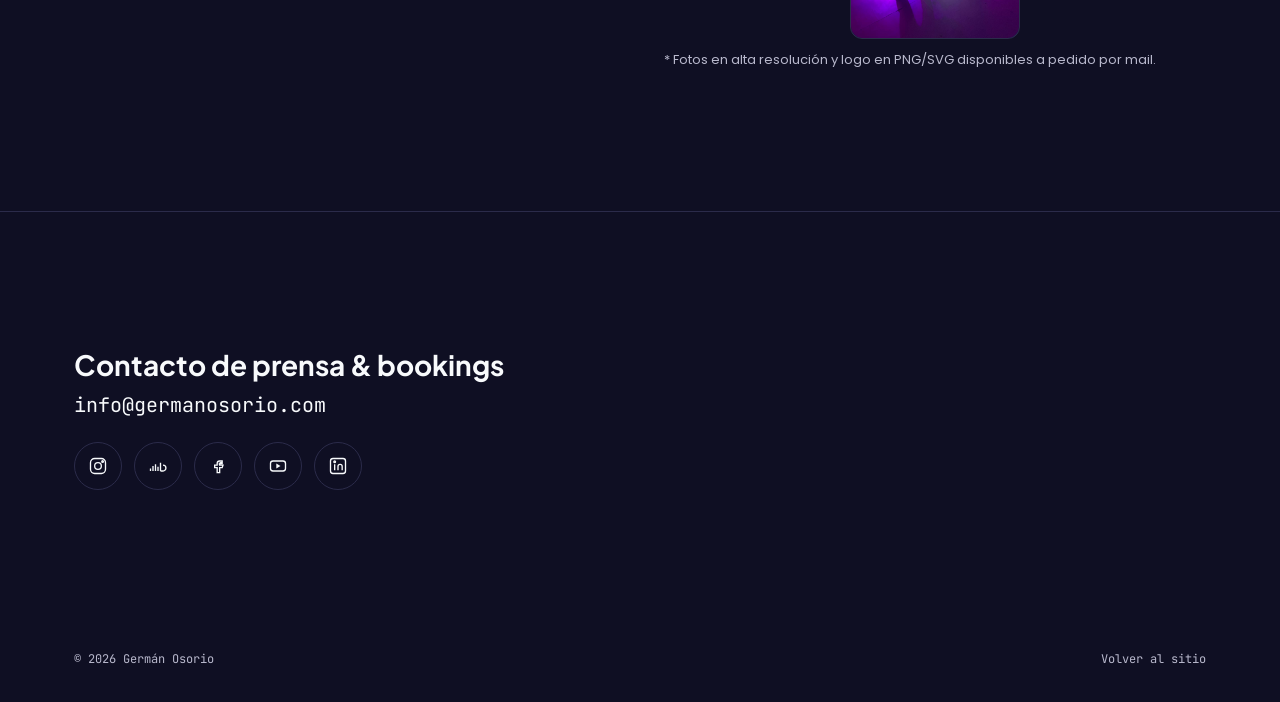
==== commit 8937fc4b: "Add files via upload" ====
--- a/press.html
+++ b/press.html
@@ -56,28 +56,50 @@
       <div class="press-carousel-track">
         <img src="sanata-blanco-lentes-corazon.jpeg" alt="">
         <img src="dj-back-rosa-sanata.jpeg" alt="">
-        <img src="la-bajada-22-04.jpg" alt="">
-        <img src="sofitel-after-terraza.jpg" alt="">
+        <img src="german-back-foto.jpeg" alt="">
+        <img src="sanata-fest-flyer.jpg" alt="">
+        <img src="la-bajada-22-03.jpg" alt="">
+        <img src="la-bajada-22-08.jpg" alt="">
+        <img src="la-bajada-22-10.jpg" alt="">
+        <img src="oceano-ji-ntvg.jpg" alt="">
+        <img src="oceano-vista-trasera.jpg" alt="">
         <img src="walrus-after.jpg" alt="">
-        <img src="wtc-after.jpg" alt="">
+        <img src="vengo-por-la-fiesta-2-19.jpg" alt="">
+        <img src="verano-perfecto-pati-wolf-ventilador.jpg" alt="">
+        <img src="canal-12-ojo-de-pez.jpg" alt="">
         <img src="el-observador-tv-control.jpg" alt="">
+        <img src="el-observador-tv-peluffo-4-12-14.jpg" alt="">
+        <img src="got-talent-2.jpg" alt="">
         <img src="got-talent-3.jpg" alt="">
-        <img src="graffitis-19.jpg" alt="">
-        <img src="radio-04.jpg" alt="">
+        <img src="streaming-01.jpg" alt="">
         <img src="boda-club-montevideo.jpg" alt="">
-        <img src="streaming-01.jpg" alt="">
+        <img src="carrasco-yatch-boda-2.jpg" alt="">
+        <img src="after-fernet-mesa-3.png" alt="">
+        <img src="after-fernet.jpg" alt="">
+        <img src="fondo-pantalla-nombre.jpeg" alt="">
         <img src="sanata-blanco-lentes-corazon.jpeg" alt="">
         <img src="dj-back-rosa-sanata.jpeg" alt="">
-        <img src="la-bajada-22-04.jpg" alt="">
-        <img src="sofitel-after-terraza.jpg" alt="">
+        <img src="german-back-foto.jpeg" alt="">
+        <img src="sanata-fest-flyer.jpg" alt="">
+        <img src="la-bajada-22-03.jpg" alt="">
+        <img src="la-bajada-22-08.jpg" alt="">
+        <img src="la-bajada-22-10.jpg" alt="">
+        <img src="oceano-ji-ntvg.jpg" alt="">
+        <img src="oceano-vista-trasera.jpg" alt="">
         <img src="walrus-after.jpg" alt="">
-        <img src="wtc-after.jpg" alt="">
+        <img src="vengo-por-la-fiesta-2-19.jpg" alt="">
+        <img src="verano-perfecto-pati-wolf-ventilador.jpg" alt="">
+        <img src="canal-12-ojo-de-pez.jpg" alt="">
         <img src="el-observador-tv-control.jpg" alt="">
+        <img src="el-observador-tv-peluffo-4-12-14.jpg" alt="">
+        <img src="got-talent-2.jpg" alt="">
         <img src="got-talent-3.jpg" alt="">
-        <img src="graffitis-19.jpg" alt="">
-        <img src="radio-04.jpg" alt="">
+        <img src="streaming-01.jpg" alt="">
         <img src="boda-club-montevideo.jpg" alt="">
-        <img src="streaming-01.jpg" alt="">
+        <img src="carrasco-yatch-boda-2.jpg" alt="">
+        <img src="after-fernet-mesa-3.png" alt="">
+        <img src="after-fernet.jpg" alt="">
+        <img src="fondo-pantalla-nombre.jpeg" alt="">
       </div>
     </div>
   </section>
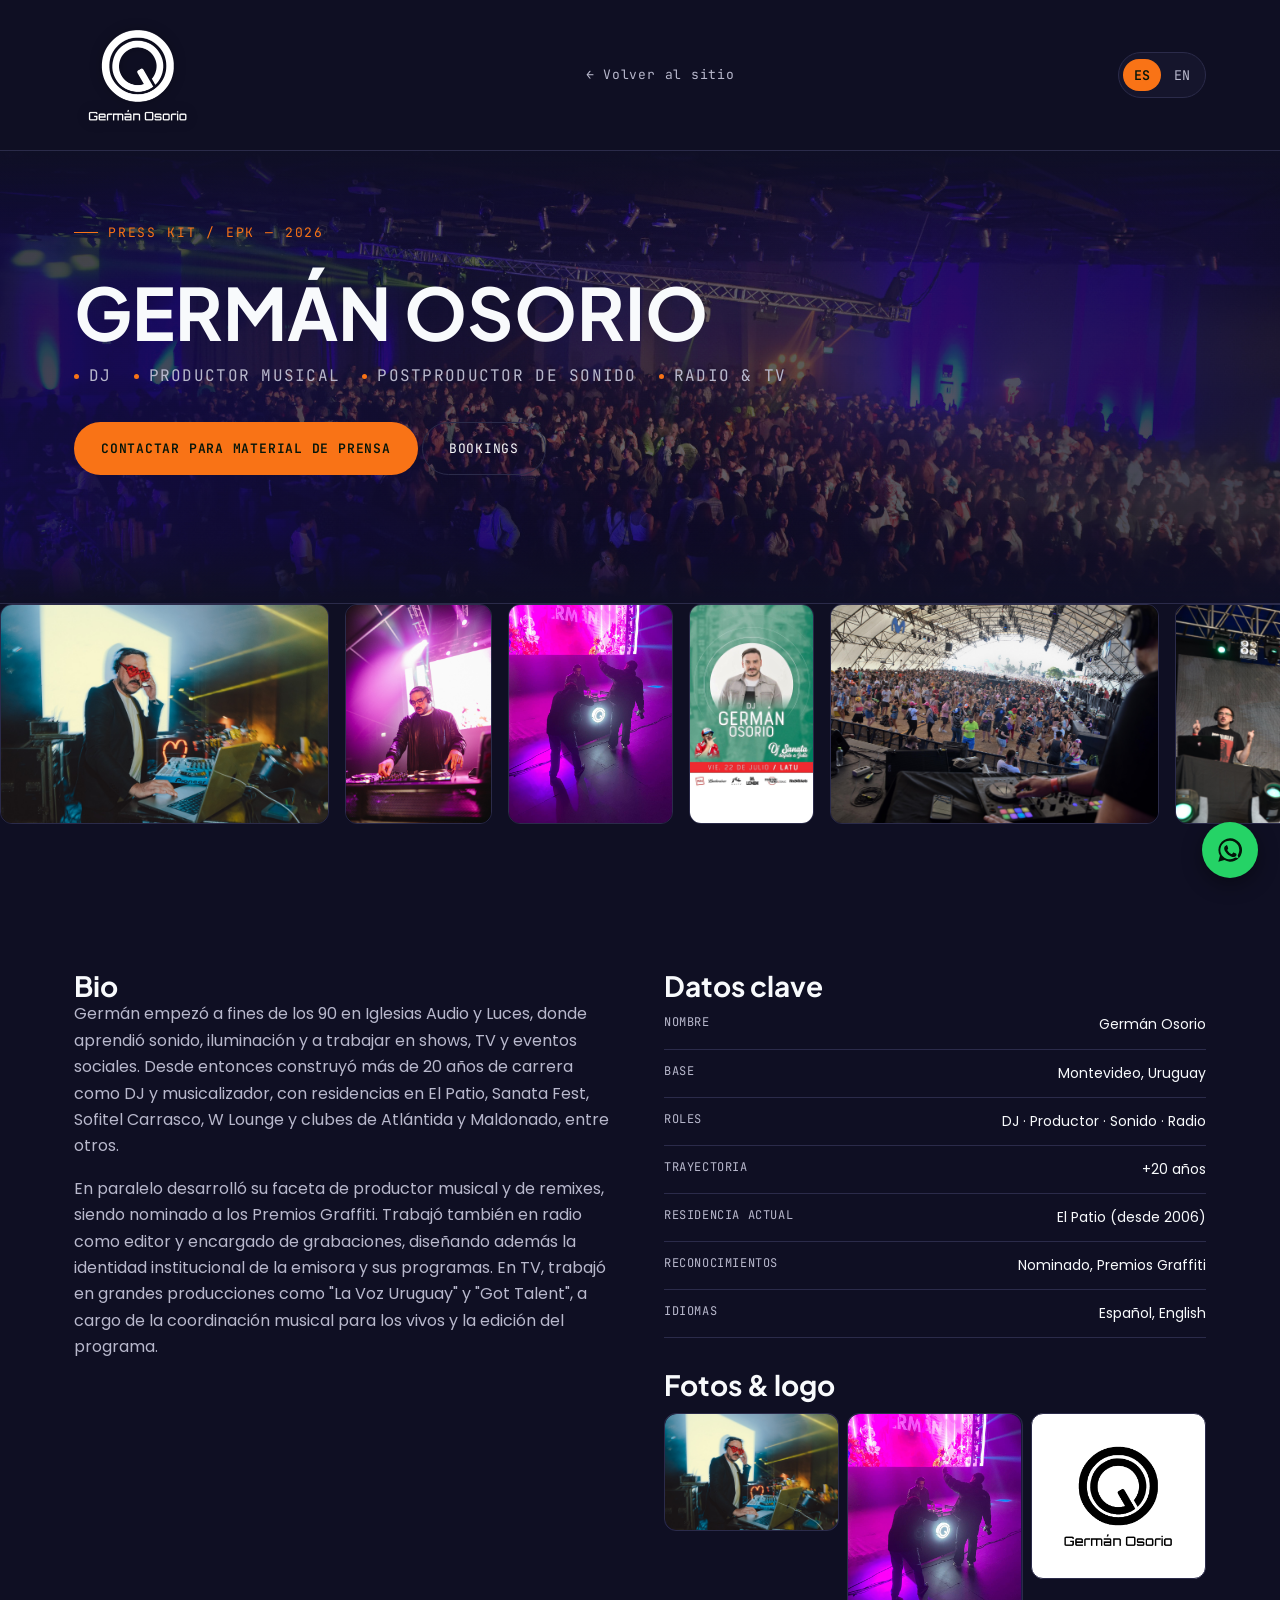
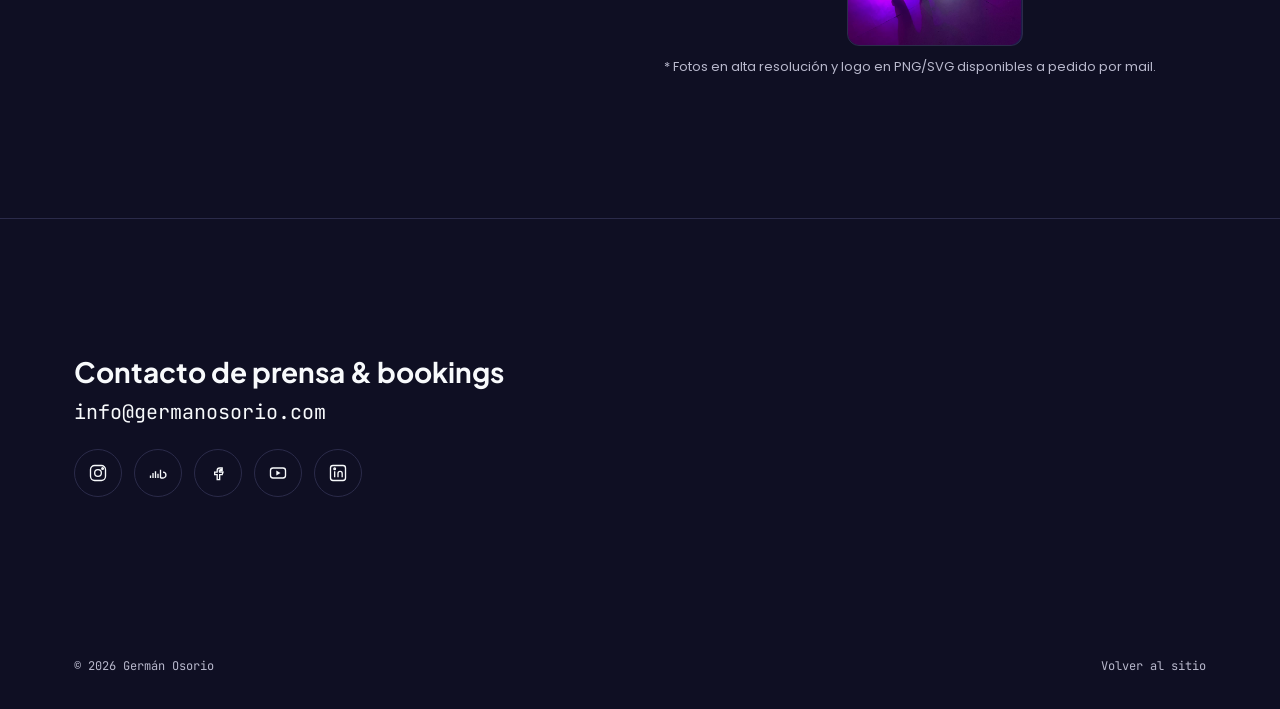
==== commit 6dfd7dda: "Add files via upload" ====
--- a/press.html
+++ b/press.html
@@ -6,6 +6,11 @@
 <title>Press Kit — Germán Osorio | DJ, Productor Musical &amp; Sonido</title>
 <meta name="description" content="Media kit de Germán Osorio: bio corta y larga, datos clave, fotos y contacto de prensa. DJ, productor musical, postproductor de sonido y editor de radio/TV.">
 <link rel="canonical" href="https://germanosorio.com/press.html">
+<link rel="icon" type="image/x-icon" href="favicon.ico">
+<link rel="icon" type="image/png" sizes="32x32" href="favicon-32.png">
+<link rel="icon" type="image/png" sizes="16x16" href="favicon-16.png">
+<link rel="icon" type="image/png" sizes="192x192" href="favicon-192.png">
+<link rel="apple-touch-icon" sizes="180x180" href="apple-touch-icon.png">
 <meta name="robots" content="index,follow">
 <meta property="og:type" content="website">
 <meta property="og:title" content="Press Kit — Germán Osorio">
--- a/style.css
+++ b/style.css
@@ -90,8 +90,8 @@
 }
 
 /* ---------- Idioma (ES/EN toggle) ---------- */
-html:not([data-lang="en"]) [data-en]{ display:none; }
-html[data-lang="en"] [data-es]{ display:none; }
+html:not([data-lang="en"]) [data-en]{ display:none !important; }
+html[data-lang="en"] [data-es]{ display:none !important; }
 
 /* ---------- Header / Nav ---------- */
 header.site-header{
@@ -464,6 +464,9 @@
 .field textarea{ min-height:120px; resize:vertical; }
 .field input:focus, .field textarea:focus{ outline:none; border-color:var(--color-accent); }
 .form-note{ font-size:12px; color:var(--color-foreground-muted); font-family:var(--font-mono); }
+.form-status{ font-size:13px; font-family:var(--font-mono); min-height:1.2em; margin-top:10px; color:var(--color-foreground-muted); }
+.form-status.is-ok{ color:#3ecf6e; }
+.form-status.is-err{ color:#e5484d; }
 
 /* ---------- Stat strip ---------- */
 .stat-strip{
@@ -506,9 +509,9 @@
   font-family:var(--font-mono); font-size:11px; color:var(--color-foreground-muted);
   border:1px dashed var(--color-border); border-radius:var(--radius-sm); padding:8px 10px; text-align:center;
 }
-.photo-grid{ column-count:4; column-gap:var(--space-2); margin-top:var(--space-4); }
+.photo-grid{ column-count:5; column-gap:var(--space-1); margin-top:var(--space-4); max-width:980px; margin-left:auto; margin-right:auto; }
 .photo-grid-press{ column-count:3; }
-@media (max-width:1024px){ .photo-grid{ column-count:3; } }
+@media (max-width:1024px){ .photo-grid{ column-count:4; } }
 @media (max-width:640px){ .photo-grid{ column-count:2; } .photo-grid-press{ column-count:2; } }
 
 /* ---------- Footer ---------- */
